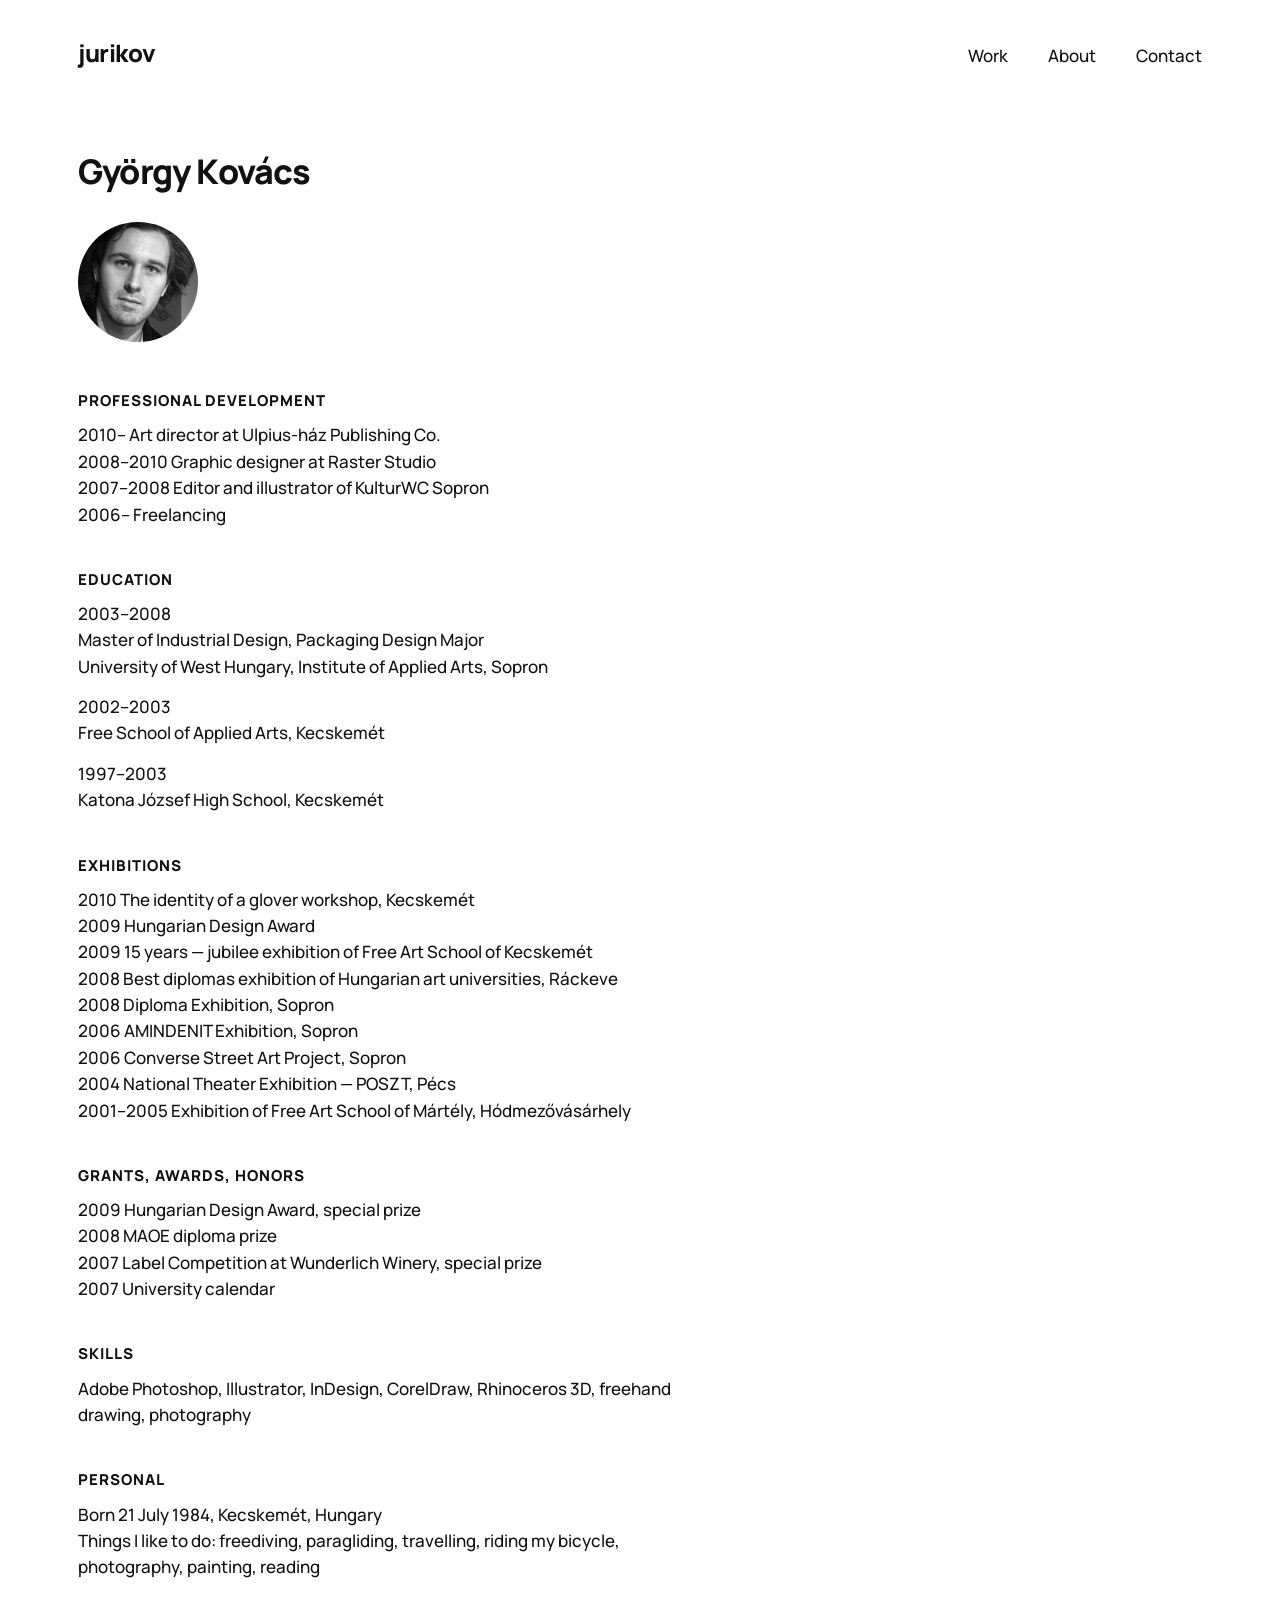
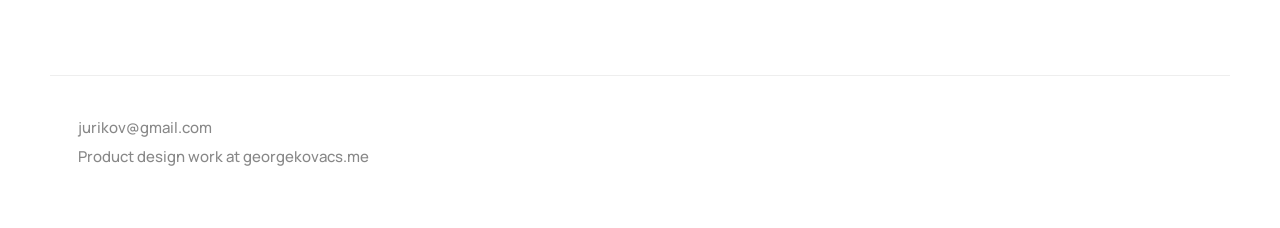
==== about.html @ 91570322 "jurikov art portfolio — static rebuild of jurikov.com Content extracted from the Indexhibit backup (" ====
<!doctype html>
<html lang="en">
<head>
<meta charset="utf-8">
<meta name="viewport" content="width=device-width, initial-scale=1">
<title>About — jurikov</title>
<meta name="description" content="jurikov — art, graphic design and photography by György Kovács">
<link rel="preconnect" href="https://fonts.googleapis.com">
<link rel="preconnect" href="https://fonts.gstatic.com" crossorigin>
<link href="https://fonts.googleapis.com/css2?family=Manrope:wght@500;600;800&display=swap" rel="stylesheet">
<link rel="stylesheet" href="css/style.css">
</head>
<body>
<header class="top">
  <a class="wordmark" href="index.html">jurikov</a>
  <nav>
    <a href="index.html">Work</a>
    <a href="about.html">About</a>
    <a href="mailto:jurikov@gmail.com">Contact</a>
  </nav>
</header>
<main>
<section class="about">
<h1>György Kovács</h1>
<img class="portrait" src="images/portrait.jpg" alt="Portrait of György Kovács" width="180" height="180">

<h2>Professional development</h2>
<p>2010– Art director at Ulpius-ház Publishing Co.<br>
2008–2010 Graphic designer at Raster Studio<br>
2007–2008 Editor and illustrator of KulturWC Sopron<br>
2006– Freelancing</p>

<h2>Education</h2>
<p>2003–2008<br>Master of Industrial Design, Packaging Design Major<br>
University of West Hungary, Institute of Applied Arts, Sopron</p>
<p>2002–2003<br>Free School of Applied Arts, Kecskemét</p>
<p>1997–2003<br>Katona József High School, Kecskemét</p>

<h2>Exhibitions</h2>
<p>2010 The identity of a glover workshop, Kecskemét<br>
2009 Hungarian Design Award<br>
2009 15 years — jubilee exhibition of Free Art School of Kecskemét<br>
2008 Best diplomas exhibition of Hungarian art universities, Ráckeve<br>
2008 Diploma Exhibition, Sopron<br>
2006 AMINDENIT Exhibition, Sopron<br>
2006 Converse Street Art Project, Sopron<br>
2004 National Theater Exhibition — POSZT, Pécs<br>
2001–2005 Exhibition of Free Art School of Mártély, Hódmezővásárhely</p>

<h2>Grants, awards, honors</h2>
<p>2009 Hungarian Design Award, special prize<br>
2008 MAOE diploma prize<br>
2007 Label Competition at Wunderlich Winery, special prize<br>
2007 University calendar</p>

<h2>Skills</h2>
<p>Adobe Photoshop, Illustrator, InDesign, CorelDraw, Rhinoceros 3D, freehand drawing, photography</p>

<h2>Personal</h2>
<p>Born 21 July 1984, Kecskemét, Hungary<br>
Things I like to do: freediving, paragliding, travelling, riding my bicycle, photography, painting, reading</p>
</section>
</main>
<footer>
  <p><a href="mailto:jurikov@gmail.com">jurikov@gmail.com</a></p>
  <p class="dim">Product design work at <a href="https://georgekovacs.me">georgekovacs.me</a></p>
</footer>
</body>
</html>
---- css/style.css ----
/* jurikov — art portfolio. Styled after georgekovacs.me: Manrope, black on white, minimal. */
* { box-sizing: border-box; margin: 0; padding: 0; }

:root {
  --ink: #111;
  --dim: #888;
  --line: #eee;
  --max: 1180px;
}

body {
  font-family: "Manrope", -apple-system, sans-serif;
  font-weight: 500;
  color: var(--ink);
  background: #fff;
  font-size: 17px;
  line-height: 1.55;
  -webkit-font-smoothing: antialiased;
}

a { color: inherit; text-decoration: none; }

/* header */
.top {
  max-width: var(--max);
  margin: 0 auto;
  padding: 34px 28px;
  display: flex;
  align-items: baseline;
  justify-content: space-between;
}
.wordmark {
  font-weight: 800;
  font-size: 24px;
  letter-spacing: -0.5px;
}
.top nav { display: flex; gap: 40px; }
.top nav a { font-size: 17px; }
.top nav a:hover { opacity: 0.55; }

main {
  max-width: var(--max);
  margin: 0 auto;
  padding: 40px 28px 80px;
}

/* home */
.hero { margin: 60px 0 24px; max-width: 720px; }
.hero h1 {
  font-size: clamp(28px, 4.4vw, 44px);
  font-weight: 800;
  letter-spacing: -1px;
  line-height: 1.15;
}
.sub { color: var(--dim); margin-top: 18px; font-size: 18px; }

.worklist { list-style: none; margin-top: 56px; }
.worklist li { border-top: 1px solid var(--line); }
.worklist li:last-child { border-bottom: 1px solid var(--line); }
.worklink {
  display: grid;
  grid-template-columns: 220px 1fr auto;
  gap: 24px;
  align-items: baseline;
  padding: 22px 4px;
}
.worklink:hover .workname { opacity: 0.55; }
.workname { font-weight: 800; font-size: 20px; letter-spacing: -0.3px; }
.workdesc { color: var(--dim); }
.workcount { color: var(--dim); font-size: 14px; white-space: nowrap; }

.signature { margin: 90px auto 0; max-width: 460px; text-align: center; }
.signature img { width: 100%; height: auto; }
.signature figcaption { color: var(--dim); font-size: 14px; margin-top: 10px; }

/* gallery */
.gallery-head { margin: 30px 0 44px; }
.gallery-head h1 { font-size: clamp(26px, 3.6vw, 38px); font-weight: 800; letter-spacing: -0.8px; }
.gallery-head .sub { font-size: 17px; margin-top: 8px; }

.grid { columns: 3; column-gap: 28px; }
.grid-tiles { columns: 4; }
.card { break-inside: avoid; margin-bottom: 28px; }
.card img { width: 100%; height: auto; display: block; cursor: zoom-in; }
.card figcaption { color: var(--dim); font-size: 13px; margin-top: 8px; }

/* lightbox */
.lightbox {
  position: fixed;
  inset: 0;
  background: rgba(255, 255, 255, 0.97);
  display: flex;
  align-items: center;
  justify-content: center;
  z-index: 50;
}
.lightbox[hidden] { display: none; }
.lightbox figure {
  max-width: min(92vw, 1200px);
  max-height: 88vh;
  display: flex;
  flex-direction: column;
  align-items: center;
  gap: 12px;
}
.lightbox img { max-width: 100%; max-height: 80vh; object-fit: contain; }
.lightbox figcaption { color: var(--dim); font-size: 14px; min-height: 1em; }
.lightbox button {
  position: fixed;
  background: none;
  border: none;
  font-size: 30px;
  color: var(--ink);
  cursor: pointer;
  padding: 18px;
  font-family: inherit;
}
.lightbox button:hover { opacity: 0.5; }
.lb-close { top: 14px; right: 20px; font-size: 38px; }
.lb-prev { left: 12px; top: 50%; transform: translateY(-50%); }
.lb-next { right: 12px; top: 50%; transform: translateY(-50%); }

/* about */
.about { max-width: 640px; }
.about h1 { font-size: 34px; font-weight: 800; letter-spacing: -0.8px; margin-bottom: 24px; }
.about h2 { font-size: 15px; font-weight: 800; text-transform: uppercase; letter-spacing: 1px; margin: 40px 0 10px; }
.about p { margin-bottom: 14px; }
.portrait { border-radius: 50%; width: 120px; height: 120px; object-fit: cover; }

/* footer */
footer {
  max-width: var(--max);
  margin: 0 auto;
  padding: 40px 28px 60px;
  border-top: 1px solid var(--line);
  color: var(--dim);
  font-size: 15px;
}
footer a:hover { opacity: 0.55; }
footer .dim { margin-top: 6px; }

@media (max-width: 900px) {
  .grid { columns: 2; }
  .grid-tiles { columns: 3; }
  .worklink { grid-template-columns: 1fr; gap: 4px; }
  .workcount { display: none; }
}
@media (max-width: 560px) {
  .top { padding: 24px 20px; }
  .top nav { gap: 22px; }
  main { padding: 20px 20px 60px; }
  .grid, .grid-tiles { columns: 2; column-gap: 16px; }
  .card { margin-bottom: 16px; }
}
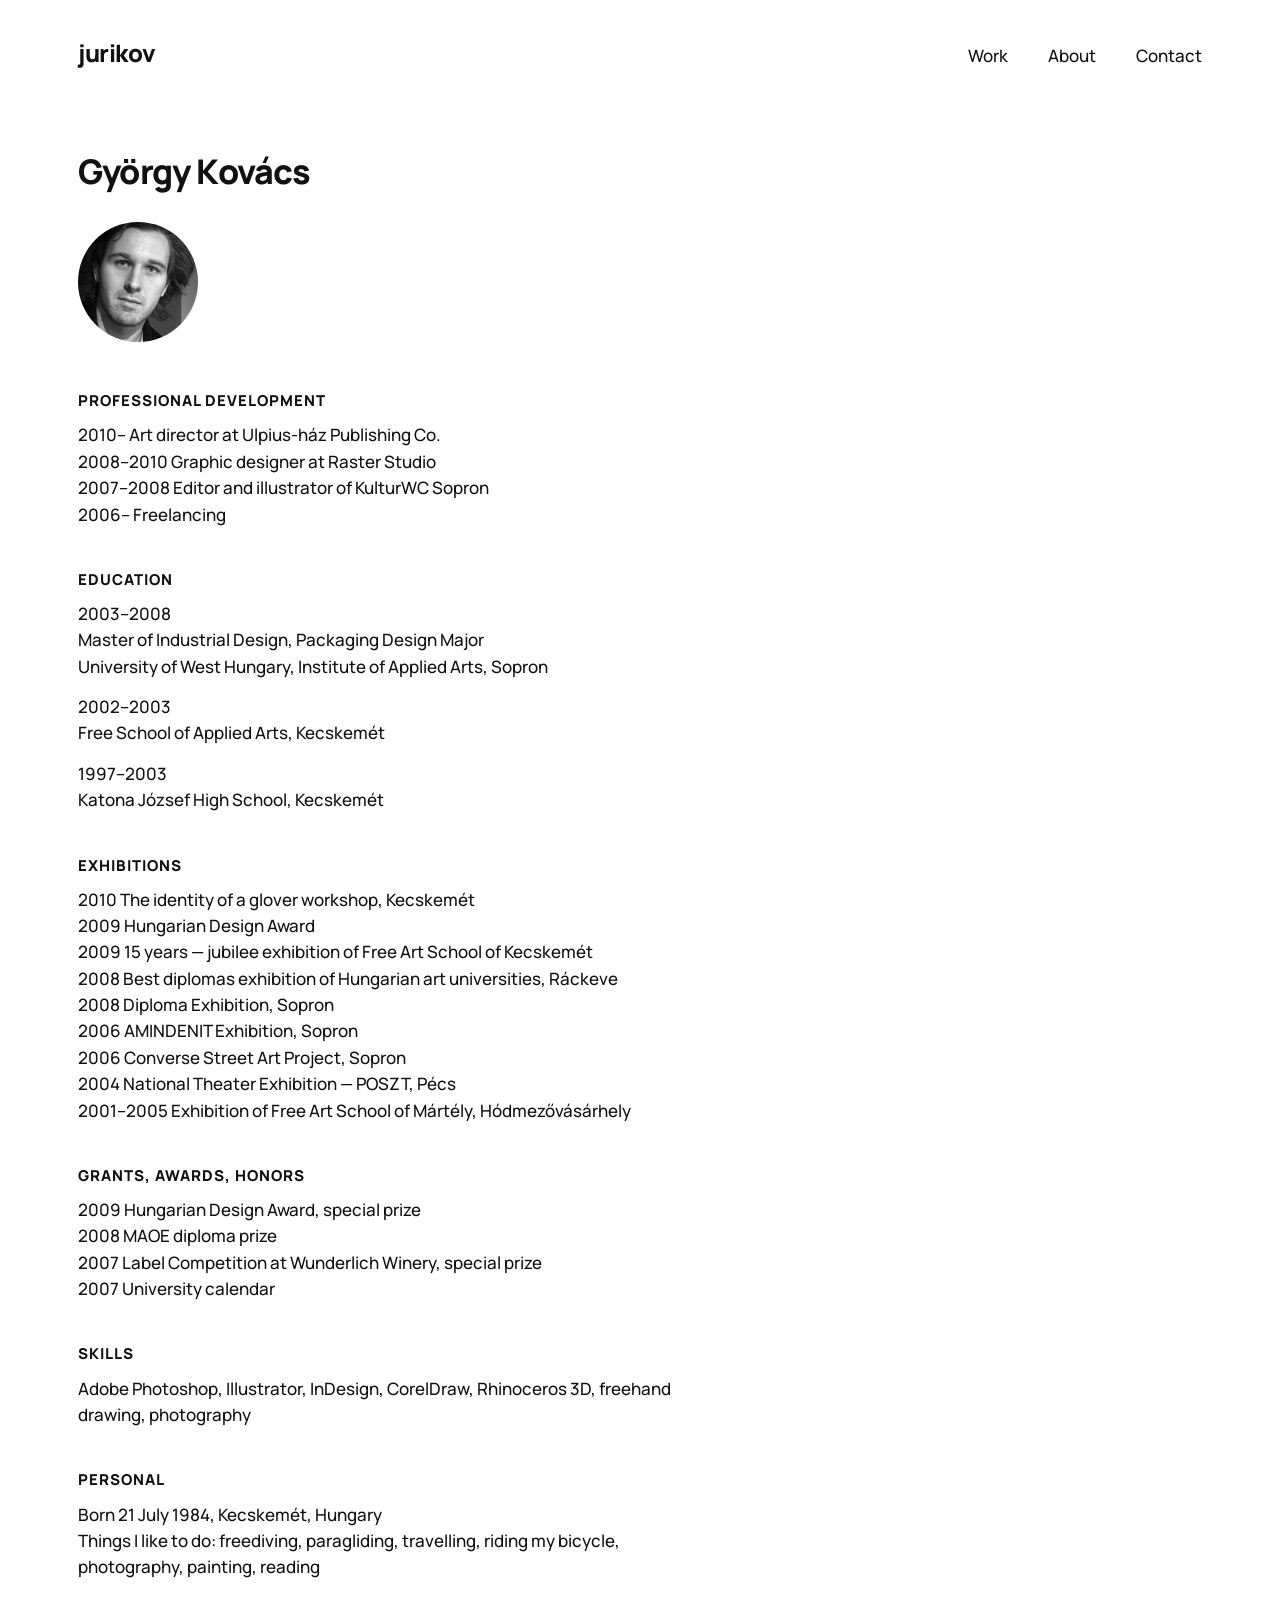
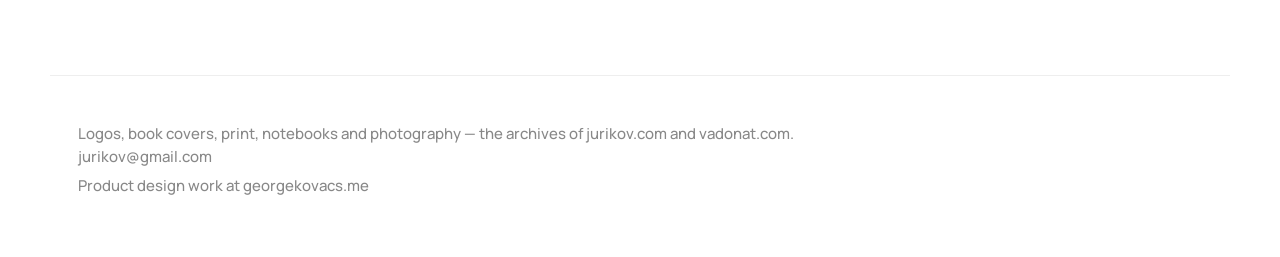
==== commit 536ca5e1: "Homepage and gallery layout refinements Drops image leads the homepage; headline moved out and its s" ====
--- a/about.html
+++ b/about.html
@@ -62,6 +62,7 @@
 </section>
 </main>
 <footer>
+  <p class="dim">Logos, book covers, print, notebooks and photography — the archives of jurikov.com and vadonat.com.</p>
   <p><a href="mailto:jurikov@gmail.com">jurikov@gmail.com</a></p>
   <p class="dim">Product design work at <a href="https://georgekovacs.me">georgekovacs.me</a></p>
 </footer>
--- a/css/style.css
+++ b/css/style.css
@@ -69,7 +69,7 @@
 .workdesc { color: var(--dim); }
 .workcount { color: var(--dim); font-size: 14px; white-space: nowrap; }
 
-.signature { margin: 90px auto 0; max-width: 460px; text-align: center; }
+.signature { margin: 40px auto 70px; max-width: 460px; text-align: center; }
 .signature img { width: 100%; height: auto; }
 .signature figcaption { color: var(--dim); font-size: 14px; margin-top: 10px; }
 
@@ -88,7 +88,7 @@
 .lightbox {
   position: fixed;
   inset: 0;
-  background: rgba(255, 255, 255, 0.97);
+  background: #fff;
   display: flex;
   align-items: center;
   justify-content: center;
@@ -119,6 +119,11 @@
 .lb-close { top: 14px; right: 20px; font-size: 38px; }
 .lb-prev { left: 12px; top: 50%; transform: translateY(-50%); }
 .lb-next { right: 12px; top: 50%; transform: translateY(-50%); }
+
+/* more-work list on gallery pages */
+.more { margin-top: 90px; }
+.more h2 { font-size: 15px; font-weight: 800; text-transform: uppercase; letter-spacing: 1px; margin-bottom: 4px; }
+.more .worklist { margin-top: 16px; }
 
 /* about */
 .about { max-width: 640px; }
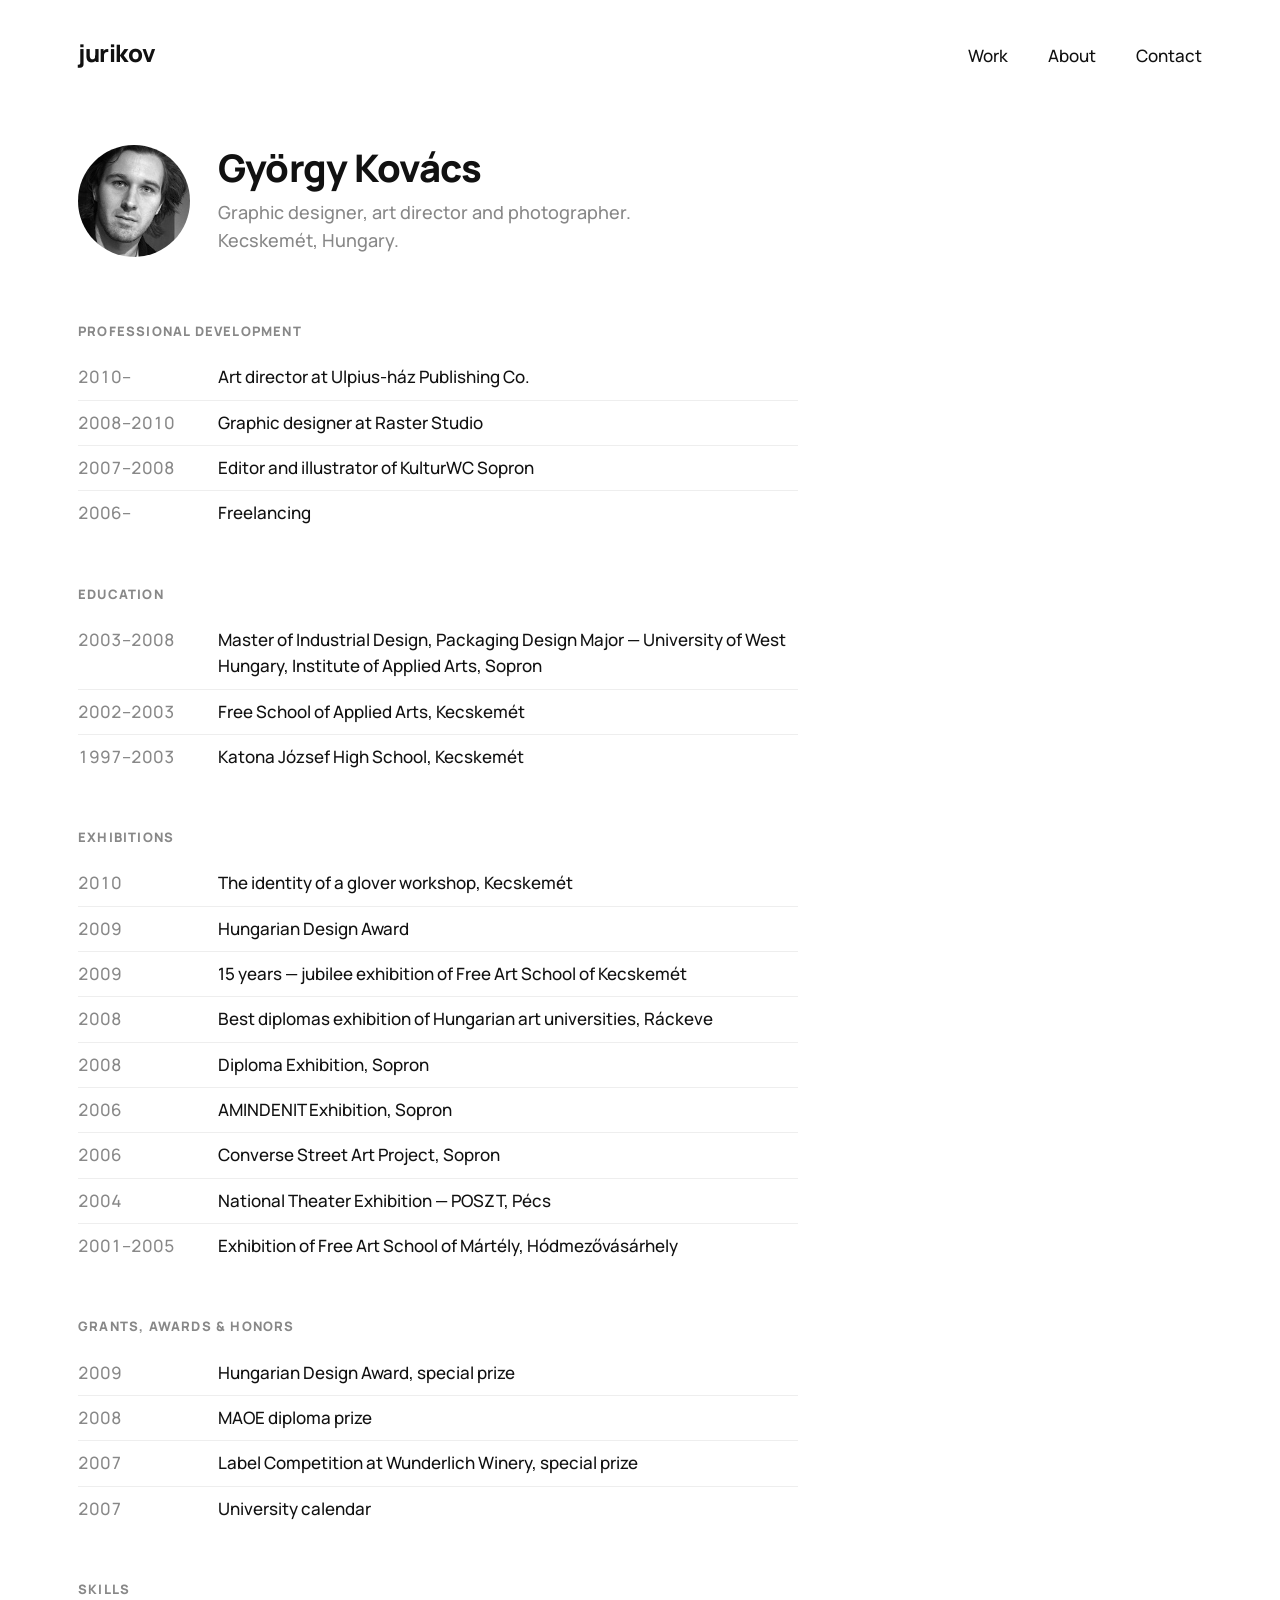
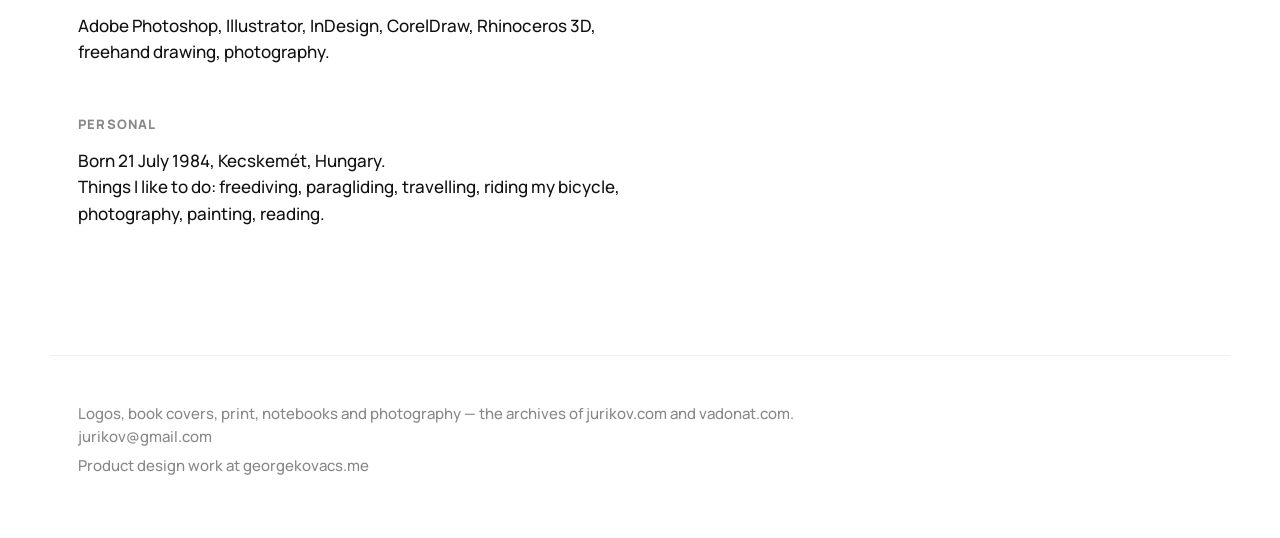
==== commit e8ab7274: "Visual polish: About redesign, gallery hover, share identity - About page rebuilt as aligned year->d" ====
--- a/about.html
+++ b/about.html
@@ -9,6 +9,17 @@
 <link rel="preconnect" href="https://fonts.gstatic.com" crossorigin>
 <link href="https://fonts.googleapis.com/css2?family=Manrope:wght@500;600;800&display=swap" rel="stylesheet">
 <link rel="stylesheet" href="css/style.css">
+<link rel="icon" type="image/png" sizes="32x32" href="favicon-32.png">
+<link rel="apple-touch-icon" href="apple-touch-icon.png">
+<meta property="og:type" content="website">
+<meta property="og:title" content="About — jurikov">
+<meta property="og:description" content="Art, graphic design and photography by György Kovács">
+<meta property="og:image" content="https://jurikov.com/images/og.jpg">
+<meta property="og:url" content="https://jurikov.com/about.html">
+<meta name="twitter:card" content="summary_large_image">
+<meta name="twitter:title" content="About — jurikov">
+<meta name="twitter:description" content="Art, graphic design and photography by György Kovács">
+<meta name="twitter:image" content="https://jurikov.com/images/og.jpg">
 </head>
 <body>
 <header class="top">
@@ -21,44 +32,60 @@
 </header>
 <main>
 <section class="about">
-<h1>György Kovács</h1>
-<img class="portrait" src="images/portrait.jpg" alt="Portrait of György Kovács" width="180" height="180">
+<header class="bio">
+  <img class="portrait" src="images/portrait.jpg" alt="Portrait of György Kovács" width="180" height="180">
+  <div>
+    <h1>György Kovács</h1>
+    <p class="bio-line">Graphic designer, art director and photographer. Kecskemét, Hungary.</p>
+  </div>
+</header>
 
-<h2>Professional development</h2>
-<p>2010– Art director at Ulpius-ház Publishing Co.<br>
-2008–2010 Graphic designer at Raster Studio<br>
-2007–2008 Editor and illustrator of KulturWC Sopron<br>
-2006– Freelancing</p>
+<div class="cv-group">
+  <h2>Professional development</h2>
+  <div class="cv-row"><span class="cv-year">2010–</span><span>Art director at Ulpius-ház Publishing Co.</span></div>
+  <div class="cv-row"><span class="cv-year">2008–2010</span><span>Graphic designer at Raster Studio</span></div>
+  <div class="cv-row"><span class="cv-year">2007–2008</span><span>Editor and illustrator of KulturWC Sopron</span></div>
+  <div class="cv-row"><span class="cv-year">2006–</span><span>Freelancing</span></div>
+</div>
 
-<h2>Education</h2>
-<p>2003–2008<br>Master of Industrial Design, Packaging Design Major<br>
-University of West Hungary, Institute of Applied Arts, Sopron</p>
-<p>2002–2003<br>Free School of Applied Arts, Kecskemét</p>
-<p>1997–2003<br>Katona József High School, Kecskemét</p>
+<div class="cv-group">
+  <h2>Education</h2>
+  <div class="cv-row"><span class="cv-year">2003–2008</span><span>Master of Industrial Design, Packaging Design Major — University of West Hungary, Institute of Applied Arts, Sopron</span></div>
+  <div class="cv-row"><span class="cv-year">2002–2003</span><span>Free School of Applied Arts, Kecskemét</span></div>
+  <div class="cv-row"><span class="cv-year">1997–2003</span><span>Katona József High School, Kecskemét</span></div>
+</div>
 
-<h2>Exhibitions</h2>
-<p>2010 The identity of a glover workshop, Kecskemét<br>
-2009 Hungarian Design Award<br>
-2009 15 years — jubilee exhibition of Free Art School of Kecskemét<br>
-2008 Best diplomas exhibition of Hungarian art universities, Ráckeve<br>
-2008 Diploma Exhibition, Sopron<br>
-2006 AMINDENIT Exhibition, Sopron<br>
-2006 Converse Street Art Project, Sopron<br>
-2004 National Theater Exhibition — POSZT, Pécs<br>
-2001–2005 Exhibition of Free Art School of Mártély, Hódmezővásárhely</p>
+<div class="cv-group">
+  <h2>Exhibitions</h2>
+  <div class="cv-row"><span class="cv-year">2010</span><span>The identity of a glover workshop, Kecskemét</span></div>
+  <div class="cv-row"><span class="cv-year">2009</span><span>Hungarian Design Award</span></div>
+  <div class="cv-row"><span class="cv-year">2009</span><span>15 years — jubilee exhibition of Free Art School of Kecskemét</span></div>
+  <div class="cv-row"><span class="cv-year">2008</span><span>Best diplomas exhibition of Hungarian art universities, Ráckeve</span></div>
+  <div class="cv-row"><span class="cv-year">2008</span><span>Diploma Exhibition, Sopron</span></div>
+  <div class="cv-row"><span class="cv-year">2006</span><span>AMINDENIT Exhibition, Sopron</span></div>
+  <div class="cv-row"><span class="cv-year">2006</span><span>Converse Street Art Project, Sopron</span></div>
+  <div class="cv-row"><span class="cv-year">2004</span><span>National Theater Exhibition — POSZT, Pécs</span></div>
+  <div class="cv-row"><span class="cv-year">2001–2005</span><span>Exhibition of Free Art School of Mártély, Hódmezővásárhely</span></div>
+</div>
 
-<h2>Grants, awards, honors</h2>
-<p>2009 Hungarian Design Award, special prize<br>
-2008 MAOE diploma prize<br>
-2007 Label Competition at Wunderlich Winery, special prize<br>
-2007 University calendar</p>
+<div class="cv-group">
+  <h2>Grants, awards &amp; honors</h2>
+  <div class="cv-row"><span class="cv-year">2009</span><span>Hungarian Design Award, special prize</span></div>
+  <div class="cv-row"><span class="cv-year">2008</span><span>MAOE diploma prize</span></div>
+  <div class="cv-row"><span class="cv-year">2007</span><span>Label Competition at Wunderlich Winery, special prize</span></div>
+  <div class="cv-row"><span class="cv-year">2007</span><span>University calendar</span></div>
+</div>
 
-<h2>Skills</h2>
-<p>Adobe Photoshop, Illustrator, InDesign, CorelDraw, Rhinoceros 3D, freehand drawing, photography</p>
+<div class="cv-group">
+  <h2>Skills</h2>
+  <p class="cv-text">Adobe Photoshop, Illustrator, InDesign, CorelDraw, Rhinoceros 3D, freehand drawing, photography.</p>
+</div>
 
-<h2>Personal</h2>
-<p>Born 21 July 1984, Kecskemét, Hungary<br>
-Things I like to do: freediving, paragliding, travelling, riding my bicycle, photography, painting, reading</p>
+<div class="cv-group">
+  <h2>Personal</h2>
+  <p class="cv-text">Born 21 July 1984, Kecskemét, Hungary.<br>
+  Things I like to do: freediving, paragliding, travelling, riding my bicycle, photography, painting, reading.</p>
+</div>
 </section>
 </main>
 <footer>
@@ -66,5 +93,6 @@
   <p><a href="mailto:jurikov@gmail.com">jurikov@gmail.com</a></p>
   <p class="dim">Product design work at <a href="https://georgekovacs.me">georgekovacs.me</a></p>
 </footer>
+<script src="js/fade.js"></script>
 </body>
 </html>
--- a/css/style.css
+++ b/css/style.css
@@ -9,6 +9,7 @@
 }
 
 body {
+  animation: pagefade 0.22s ease-out;
   font-family: "Manrope", -apple-system, sans-serif;
   font-weight: 500;
   color: var(--ink);
@@ -20,6 +21,18 @@
 
 a { color: inherit; text-decoration: none; }
 
+@keyframes pagefade { from { opacity: 0; } }
+body.leaving { opacity: 0; transition: opacity 0.18s ease-in; }
+
+/* scroll reveal: images fade as they enter and leave the viewport (class added by js) */
+img.reveal { opacity: 0; transition: opacity 0.45s ease, transform 0.5s ease; }
+img.reveal.inview { opacity: 1; }
+@media (prefers-reduced-motion: reduce) {
+  body { animation: none; }
+  body.leaving { transition: none; }
+  img.reveal, .card a:hover img, .worklink::after, .worklink:hover .workname { transition: none; }
+}
+
 /* header */
 .top {
   max-width: var(--max);
@@ -54,35 +67,72 @@
 }
 .sub { color: var(--dim); margin-top: 18px; font-size: 18px; }
 
-.worklist { list-style: none; margin-top: 56px; }
+.worklist { list-style: none; margin-top: 0; }
 .worklist li { border-top: 1px solid var(--line); }
 .worklist li:last-child { border-bottom: 1px solid var(--line); }
 .worklink {
   display: grid;
-  grid-template-columns: 220px 1fr auto;
+  grid-template-columns: 220px 1fr auto 20px;
   gap: 24px;
   align-items: baseline;
   padding: 22px 4px;
 }
-.worklink:hover .workname { opacity: 0.55; }
-.workname { font-weight: 800; font-size: 20px; letter-spacing: -0.3px; }
+.worklink::after {
+  content: "→";
+  justify-self: end;
+  color: var(--ink);
+  opacity: 0;
+  transform: translateX(-8px);
+  transition: opacity 0.25s ease, transform 0.25s ease;
+}
+.worklink:hover::after { opacity: 1; transform: translateX(0); }
+.worklink:hover .workname { opacity: 0.55; transform: translateX(4px); }
+.workname { font-weight: 800; font-size: 20px; letter-spacing: -0.3px; transition: opacity 0.25s ease, transform 0.25s ease; }
 .workdesc { color: var(--dim); }
 .workcount { color: var(--dim); font-size: 14px; white-space: nowrap; }
 
-.signature { margin: 40px auto 70px; max-width: 460px; text-align: center; }
-.signature img { width: 100%; height: auto; }
+.signature { margin: 24px auto 0; max-width: 520px; text-align: center; }
+.signature img { display: block; width: 100%; height: auto; }
 .signature figcaption { color: var(--dim); font-size: 14px; margin-top: 10px; }
 
 /* gallery */
-.gallery-head { margin: 30px 0 44px; }
+.gallery-head { margin: 30px 0 104px; }
 .gallery-head h1 { font-size: clamp(26px, 3.6vw, 38px); font-weight: 800; letter-spacing: -0.8px; }
 .gallery-head .sub { font-size: 17px; margin-top: 8px; }
 
 .grid { columns: 3; column-gap: 28px; }
 .grid-tiles { columns: 4; }
-.card { break-inside: avoid; margin-bottom: 28px; }
-.card img { width: 100%; height: auto; display: block; cursor: zoom-in; }
-.card figcaption { color: var(--dim); font-size: 13px; margin-top: 8px; }
+.grid .card { break-inside: avoid; margin-bottom: 28px; }
+.grid .card img { width: 100%; height: auto; display: block; cursor: zoom-in; }
+
+/* single large column: one work in focus at a time */
+.stack { max-width: 880px; margin: 0 auto; }
+.stack .card { margin-bottom: 220px; }
+.stack .card img {
+  display: block;
+  margin: 0 auto;
+  cursor: zoom-in;
+}
+/* uniform presence: portrait works share a common height, landscape fill the column */
+.stack .card img.tall { height: min(78vh, 700px); width: auto; }
+.stack .card img.wide { width: 100%; height: auto; }
+/* logos are small landscape marks: one per row, centered, capped so they stay crisp */
+.stack-logos .card { max-width: 480px; margin-left: auto; margin-right: auto; }
+/* below this width a square-ish 700px-tall work could overflow: fit to screen instead */
+@media (max-width: 780px) {
+  .stack .card img.tall { height: auto; max-height: 78vh; max-width: 100%; }
+}
+
+/* gallery hover: gentle zoom, and a title that fades in only on hover (where one exists) */
+.stack .card a, .grid .card a, .stack-logos .card a { display: block; overflow: hidden; }
+.card { position: relative; }
+.card a:hover img { transform: scale(1.03); }
+.hovercap {
+  position: absolute; left: 0; right: 0; bottom: -28px;
+  text-align: center; color: var(--dim); font-size: 13px;
+  opacity: 0; transition: opacity 0.25s ease; pointer-events: none;
+}
+.card:hover .hovercap { opacity: 1; }
 
 /* lightbox */
 .lightbox {
@@ -93,8 +143,15 @@
   align-items: center;
   justify-content: center;
   z-index: 50;
-}
+  opacity: 0;
+  transition: opacity 0.2s ease;
+}
+.lightbox.open { opacity: 1; }
 .lightbox[hidden] { display: none; }
+.lightbox img { transition: opacity 0.15s ease; }
+@media (prefers-reduced-motion: reduce) {
+  .lightbox, .lightbox img { transition: none; }
+}
 .lightbox figure {
   max-width: min(92vw, 1200px);
   max-height: 88vh;
@@ -119,6 +176,11 @@
 .lb-close { top: 14px; right: 20px; font-size: 38px; }
 .lb-prev { left: 12px; top: 50%; transform: translateY(-50%); }
 .lb-next { right: 12px; top: 50%; transform: translateY(-50%); }
+.lb-counter {
+  position: fixed; bottom: 22px; left: 0; right: 0; text-align: center;
+  color: var(--dim); font-size: 13px; letter-spacing: 0.5px;
+  font-variant-numeric: tabular-nums; pointer-events: none;
+}
 
 /* more-work list on gallery pages */
 .more { margin-top: 90px; }
@@ -126,11 +188,27 @@
 .more .worklist { margin-top: 16px; }
 
 /* about */
-.about { max-width: 640px; }
-.about h1 { font-size: 34px; font-weight: 800; letter-spacing: -0.8px; margin-bottom: 24px; }
-.about h2 { font-size: 15px; font-weight: 800; text-transform: uppercase; letter-spacing: 1px; margin: 40px 0 10px; }
-.about p { margin-bottom: 14px; }
-.portrait { border-radius: 50%; width: 120px; height: 120px; object-fit: cover; }
+.about { max-width: 720px; }
+.bio { display: flex; align-items: center; gap: 28px; margin-bottom: 64px; }
+.portrait { border-radius: 50%; width: 112px; height: 112px; object-fit: cover; flex: none; }
+.bio h1 { font-size: clamp(30px, 4vw, 38px); font-weight: 800; letter-spacing: -0.8px; line-height: 1.1; }
+.bio-line { color: var(--dim); margin-top: 10px; font-size: 18px; max-width: 440px; }
+.cv-group { margin-bottom: 48px; }
+.cv-group h2 {
+  font-size: 13px; font-weight: 800; text-transform: uppercase;
+  letter-spacing: 1.2px; color: var(--dim); margin-bottom: 14px;
+}
+.cv-row {
+  display: grid; grid-template-columns: 116px 1fr; gap: 24px;
+  padding: 9px 0; align-items: baseline;
+}
+.cv-row + .cv-row { border-top: 1px solid var(--line); }
+.cv-year { color: var(--dim); font-variant-numeric: tabular-nums; white-space: nowrap; }
+.cv-text { max-width: 560px; }
+@media (max-width: 560px) {
+  .bio { flex-direction: column; align-items: flex-start; gap: 18px; }
+  .cv-row { grid-template-columns: 92px 1fr; gap: 16px; }
+}
 
 /* footer */
 footer {
@@ -148,6 +226,8 @@
   .grid { columns: 2; }
   .grid-tiles { columns: 3; }
   .worklink { grid-template-columns: 1fr; gap: 4px; }
+  .worklink::after { display: none; }
+  .worklink:hover .workname { transform: none; }
   .workcount { display: none; }
 }
 @media (max-width: 560px) {
@@ -155,5 +235,6 @@
   .top nav { gap: 22px; }
   main { padding: 20px 20px 60px; }
   .grid, .grid-tiles { columns: 2; column-gap: 16px; }
-  .card { margin-bottom: 16px; }
-}
+  .grid .card { margin-bottom: 16px; }
+  .stack .card { margin-bottom: 110px; }
+}
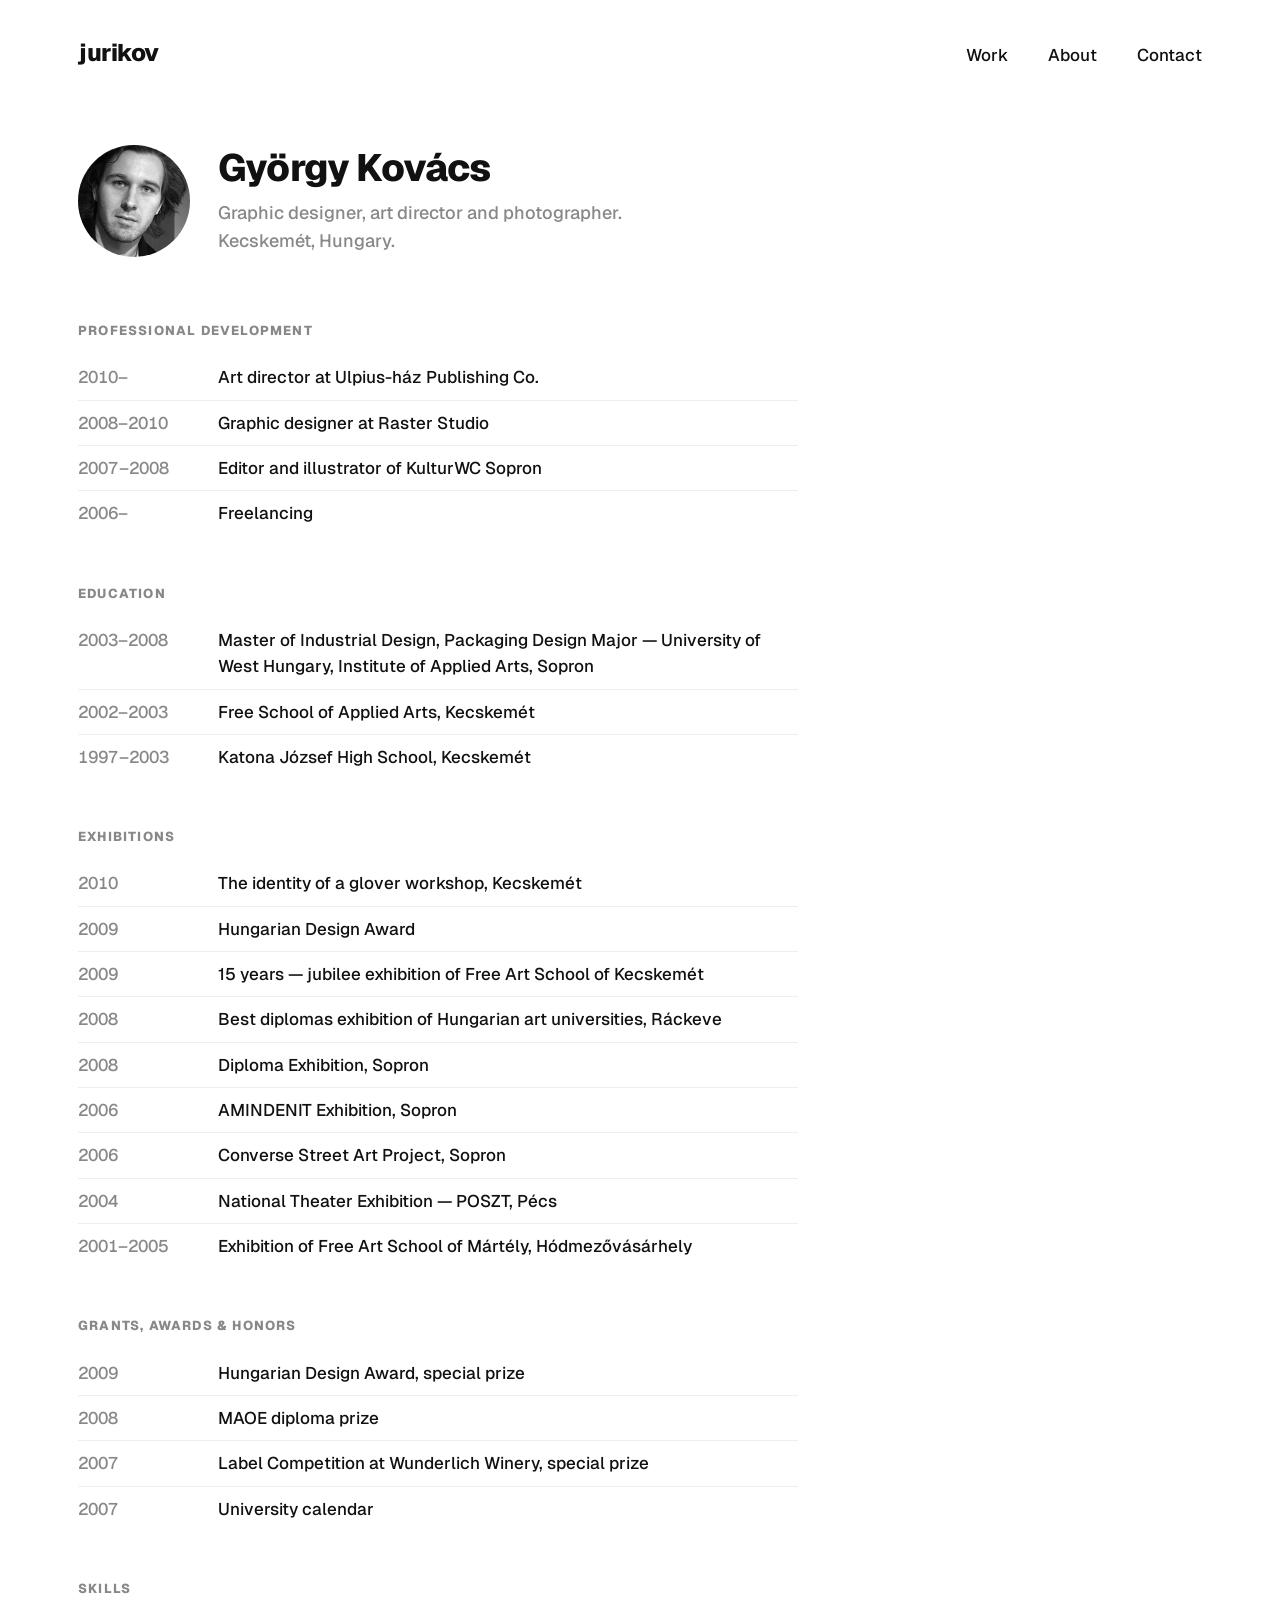
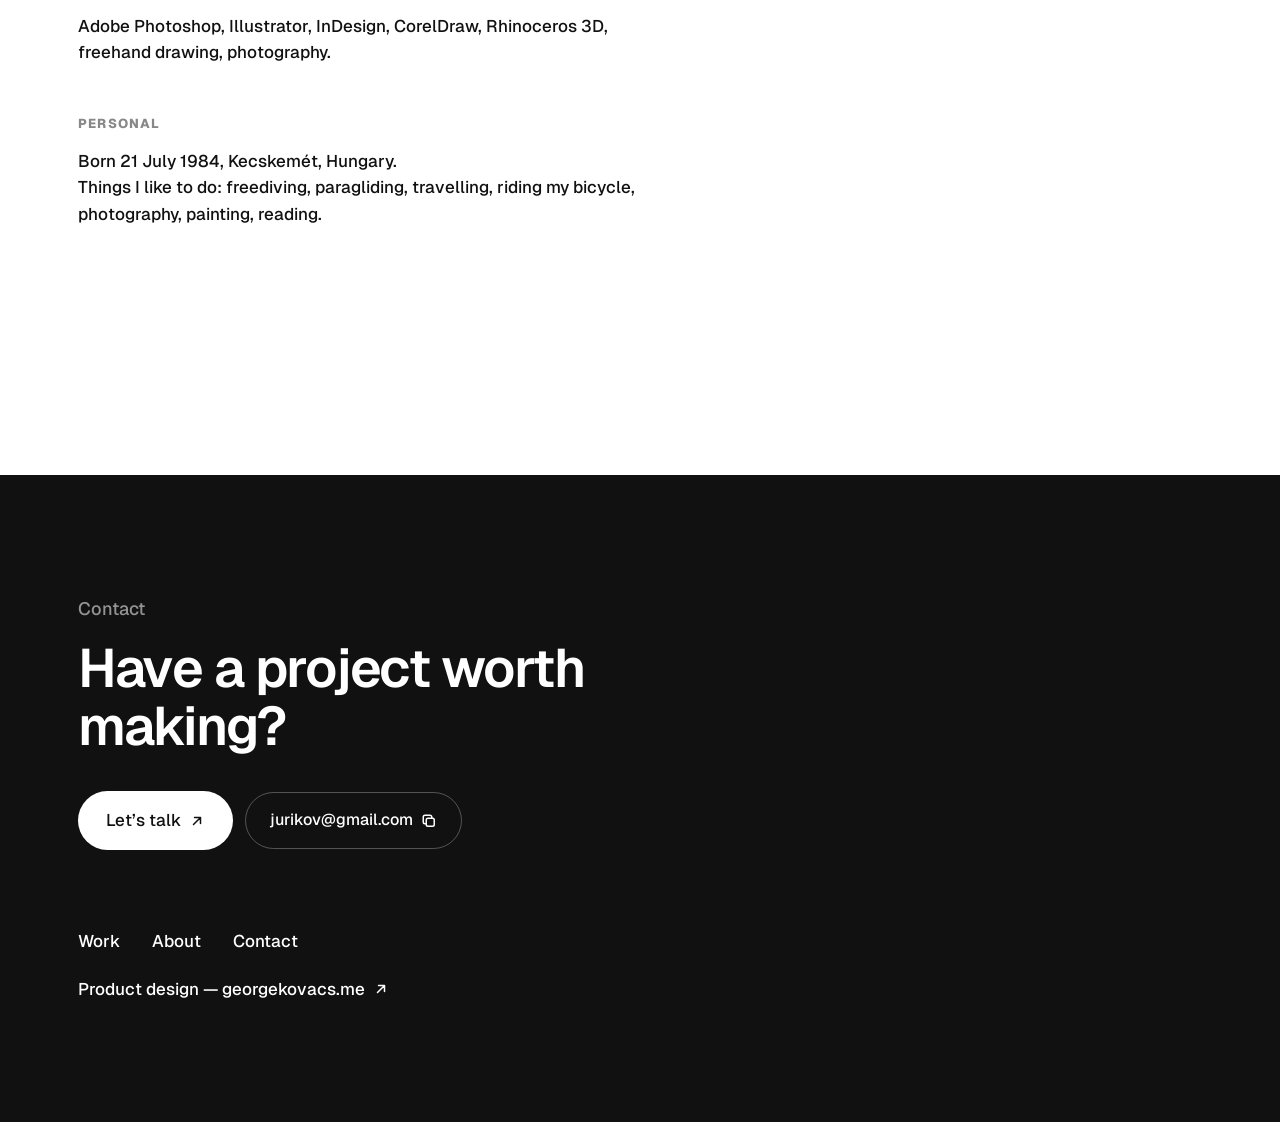
==== commit 7b30d4c8: "Homepage tiles, Geist font, rolling nav, pimped footer (georgekovacs.me style) - Replace the homepag" ====
--- a/about.html
+++ b/about.html
@@ -7,7 +7,7 @@
 <meta name="description" content="jurikov — art, graphic design and photography by György Kovács">
 <link rel="preconnect" href="https://fonts.googleapis.com">
 <link rel="preconnect" href="https://fonts.gstatic.com" crossorigin>
-<link href="https://fonts.googleapis.com/css2?family=Manrope:wght@500;600;800&display=swap" rel="stylesheet">
+<link href="https://fonts.googleapis.com/css2?family=Geist:wght@400;500;600;700;800&display=swap" rel="stylesheet">
 <link rel="stylesheet" href="css/style.css">
 <link rel="icon" type="image/png" sizes="32x32" href="favicon-32.png">
 <link rel="apple-touch-icon" href="apple-touch-icon.png">
@@ -25,9 +25,9 @@
 <header class="top">
   <a class="wordmark" href="index.html">jurikov</a>
   <nav>
-    <a href="index.html">Work</a>
-    <a href="about.html">About</a>
-    <a href="mailto:jurikov@gmail.com">Contact</a>
+    <a class="roll" href="index.html"><span class="roll__track"><span>Work</span><span aria-hidden="true">Work</span></span></a>
+    <a class="roll" href="about.html"><span class="roll__track"><span>About</span><span aria-hidden="true">About</span></span></a>
+    <a class="roll" href="mailto:jurikov@gmail.com"><span class="roll__track"><span>Contact</span><span aria-hidden="true">Contact</span></span></a>
   </nav>
 </header>
 <main>
@@ -88,10 +88,23 @@
 </div>
 </section>
 </main>
-<footer>
-  <p class="dim">Logos, book covers, print, notebooks and photography — the archives of jurikov.com and vadonat.com.</p>
-  <p><a href="mailto:jurikov@gmail.com">jurikov@gmail.com</a></p>
-  <p class="dim">Product design work at <a href="https://georgekovacs.me">georgekovacs.me</a></p>
+<footer class="site-footer">
+  <div class="footer-inner">
+    <p class="footer-label">Contact</p>
+    <h2 class="footer-title">Have a project worth making?</h2>
+    <div class="footer-actions">
+      <a class="btn" href="mailto:jurikov@gmail.com"><span>Let’s talk</span><svg class="arrow" viewBox="0 0 16 16" aria-hidden="true"><path d="M4.5 11.5l7-7M5.5 4.5h6v6"></path></svg></a>
+      <button class="copy-email copy-email--footer" type="button" data-copy="jurikov@gmail.com" aria-label="Copy email address jurikov@gmail.com"><span class="copy-email__text">jurikov@gmail.com</span><span class="copy-email__done" aria-hidden="true">Copied</span><svg class="icon icon-copy" viewBox="0 0 16 16" aria-hidden="true"><rect x="5.25" y="5.25" width="8" height="8" rx="1.75"></rect><path d="M10.75 5.25V4a1.75 1.75 0 0 0-1.75-1.75H4A1.75 1.75 0 0 0 2.25 4v5c0 .97.78 1.75 1.75 1.75h1.25"></path></svg><svg class="icon icon-check" viewBox="0 0 16 16" aria-hidden="true"><path d="M3 8.5l3.2 3L13 4.5"></path></svg></button>
+    </div>
+    <div class="footer-links">
+      <nav class="footer-nav" aria-label="Footer">
+        <a class="roll" href="index.html"><span class="roll__track"><span>Work</span><span aria-hidden="true">Work</span></span></a>
+        <a class="roll" href="about.html"><span class="roll__track"><span>About</span><span aria-hidden="true">About</span></span></a>
+        <a class="roll" href="mailto:jurikov@gmail.com"><span class="roll__track"><span>Contact</span><span aria-hidden="true">Contact</span></span></a>
+      </nav>
+      <a class="arrow-link" href="https://georgekovacs.me" target="_blank" rel="noopener"><span>Product design — georgekovacs.me</span><svg class="arrow" viewBox="0 0 16 16" aria-hidden="true"><path d="M4.5 11.5l7-7M5.5 4.5h6v6"></path></svg></a>
+    </div>
+  </div>
 </footer>
 <script src="js/fade.js"></script>
 </body>
--- a/css/style.css
+++ b/css/style.css
@@ -5,12 +5,15 @@
   --ink: #111;
   --dim: #888;
   --line: #eee;
+  --surface: #f0f0f0;
   --max: 1180px;
+  --font: "Geist", system-ui, -apple-system, sans-serif;
+  --ease-spring: cubic-bezier(0.22, 1, 0.36, 1);
 }
 
 body {
   animation: pagefade 0.22s ease-out;
-  font-family: "Manrope", -apple-system, sans-serif;
+  font-family: var(--font);
   font-weight: 500;
   color: var(--ink);
   background: #fff;
@@ -20,6 +23,32 @@
 }
 
 a { color: inherit; text-decoration: none; }
+
+/* arrow icon (rotates on hover, like georgekovacs.me) */
+.arrow {
+  width: 16px; height: 16px; flex: none;
+  fill: none; stroke: currentColor; stroke-width: 1.5;
+  stroke-linecap: round; stroke-linejoin: round;
+  transition: transform 0.45s var(--ease-spring);
+}
+
+/* rolling text link: duplicate label rolls up on hover */
+.roll {
+  display: inline-block;
+  height: 1.4em;
+  line-height: 1.4;
+  overflow: hidden;
+  vertical-align: top;
+}
+.roll__track {
+  display: flex;
+  flex-direction: column;
+  transition: transform 0.45s var(--ease-spring);
+}
+.roll__track > span { display: block; white-space: nowrap; }
+.roll__track > span + span { opacity: 0.55; }
+.roll:hover .roll__track,
+.roll:focus-visible .roll__track { transform: translateY(-50%); }
 
 @keyframes pagefade { from { opacity: 0; } }
 body.leaving { opacity: 0; transition: opacity 0.18s ease-in; }
@@ -48,8 +77,7 @@
   letter-spacing: -0.5px;
 }
 .top nav { display: flex; gap: 40px; }
-.top nav a { font-size: 17px; }
-.top nav a:hover { opacity: 0.55; }
+.top nav a { font-size: 17px; font-weight: 500; }
 
 main {
   max-width: var(--max);
@@ -72,7 +100,7 @@
 .worklist li:last-child { border-bottom: 1px solid var(--line); }
 .worklink {
   display: grid;
-  grid-template-columns: 220px 1fr auto 20px;
+  grid-template-columns: 220px 1fr 20px;
   gap: 24px;
   align-items: baseline;
   padding: 22px 4px;
@@ -94,6 +122,54 @@
 .signature { margin: 24px auto 0; max-width: 520px; text-align: center; }
 .signature img { display: block; width: 100%; height: auto; }
 .signature figcaption { color: var(--dim); font-size: 14px; margin-top: 10px; }
+
+/* home work tiles (georgekovacs.me style: image zoom + rotating arrow badge) */
+.work-grid {
+  display: grid;
+  grid-template-columns: repeat(2, 1fr);
+  gap: 40px;
+  margin-top: 96px;
+}
+.tile { display: flex; flex-direction: column; gap: 18px; height: 460px; }
+.tile__media {
+  position: relative; flex: 1; min-height: 0;
+  border-radius: 20px; overflow: hidden; isolation: isolate;
+  background: var(--surface);
+}
+.tile__media img {
+  width: 100%; height: 100%; object-fit: cover;
+  transition: transform 0.7s var(--ease-spring);
+}
+.tile:hover .tile__media img,
+.tile:focus-visible .tile__media img { transform: scale(1.06); }
+/* logos are marks on white: show on a white card (faint edge) rather than crop */
+.tile__media.contain { background: #fff; box-shadow: inset 0 0 0 1px rgba(0, 0, 0, 0.07); }
+.tile__media.contain img { object-fit: contain; padding: 15%; }
+.tile:hover .tile__media.contain img { transform: scale(1.03); }
+.tile__badge { position: absolute; left: 20px; bottom: 20px; width: 56px; height: 56px; }
+.tile__circle {
+  position: absolute; left: 0; top: 50%;
+  display: grid; place-items: center;
+  width: 40px; height: 40px; border-radius: 200px;
+  background: rgba(255, 255, 255, 0.22);
+  -webkit-backdrop-filter: blur(6px); backdrop-filter: blur(6px);
+  color: #fff; transform: translateY(-50%);
+  transition: width 0.45s var(--ease-spring), height 0.45s var(--ease-spring),
+              background-color 0.3s ease, color 0.3s ease;
+}
+.tile:hover .tile__circle,
+.tile:focus-visible .tile__circle { width: 56px; height: 56px; background: #fff; color: var(--ink); }
+.tile:hover .arrow,
+.tile:focus-visible .arrow { transform: rotate(45deg); }
+/* on light (contain) tiles the translucent-white badge is invisible — use ink */
+.tile__media.contain .tile__circle { background: rgba(0, 0, 0, 0.06); color: var(--ink); }
+.tile:hover .tile__media.contain .tile__circle,
+.tile:focus-visible .tile__media.contain .tile__circle { background: var(--ink); color: #fff; }
+.tile__text { display: flex; flex-direction: column; gap: 3px; }
+.tile__title { font-size: 22px; font-weight: 700; letter-spacing: -0.4px; }
+.tile:hover .tile__title { opacity: 0.6; }
+.tile__title, .tile__label { transition: opacity 0.25s ease; }
+.tile__label { color: var(--dim); font-size: 15px; }
 
 /* gallery */
 .gallery-head { margin: 30px 0 104px; }
@@ -210,17 +286,50 @@
   .cv-row { grid-template-columns: 92px 1fr; gap: 16px; }
 }
 
-/* footer */
-footer {
-  max-width: var(--max);
-  margin: 0 auto;
-  padding: 40px 28px 60px;
-  border-top: 1px solid var(--line);
-  color: var(--dim);
-  font-size: 15px;
-}
-footer a:hover { opacity: 0.55; }
-footer .dim { margin-top: 6px; }
+/* footer — black, georgekovacs.me style */
+.site-footer { background: var(--ink); color: #fff; margin-top: 120px; }
+.footer-inner { max-width: var(--max); margin: 0 auto; padding: 120px 28px; }
+.footer-label { color: rgba(255, 255, 255, 0.55); font-size: 18px; }
+.footer-title {
+  font-size: clamp(30px, 5vw, 54px); font-weight: 600;
+  letter-spacing: -1.5px; line-height: 1.08; margin-top: 16px; max-width: 600px;
+}
+.footer-actions { display: flex; flex-wrap: wrap; align-items: center; gap: 12px; margin-top: 36px; }
+.btn {
+  display: inline-flex; align-items: center; gap: 8px;
+  padding: 16px 28px; border-radius: 64px;
+  background: #fff; color: var(--ink);
+  font-size: 17px; font-weight: 500;
+  transition: opacity 0.3s ease, transform 0.45s var(--ease-spring);
+}
+.btn:hover { opacity: 0.85; }
+.btn:active { transform: scale(0.97); }
+.btn:hover .arrow, .arrow-link:hover .arrow { transform: rotate(45deg); }
+.copy-email {
+  display: inline-flex; align-items: center; gap: 8px;
+  font: inherit; color: inherit; cursor: pointer;
+}
+.copy-email--footer {
+  padding: 15px 24px; font-size: 16px;
+  border: 1px solid rgba(255, 255, 255, 0.28); border-radius: 64px;
+  background: none; color: #fff;
+  transition: border-color 0.3s ease, color 0.3s ease;
+}
+.copy-email--footer:hover { border-color: rgba(255, 255, 255, 0.7); }
+.copy-email .icon {
+  width: 16px; height: 16px; flex: none; fill: none; stroke: currentColor;
+  stroke-width: 1.5; stroke-linecap: round; stroke-linejoin: round;
+}
+.copy-email .icon-check, .copy-email__done { display: none; }
+.copy-email.is-copied { border-color: #34c759; color: #7ee29a; }
+.copy-email.is-copied .icon-copy, .copy-email.is-copied .copy-email__text { display: none; }
+.copy-email.is-copied .icon-check, .copy-email.is-copied .copy-email__done { display: inline-flex; }
+.footer-links { display: flex; flex-direction: column; gap: 22px; margin-top: 80px; }
+.footer-nav { display: flex; gap: 32px; }
+.footer-nav a, .arrow-link { font-size: 17px; font-weight: 500; }
+.arrow-link { display: inline-flex; align-items: center; gap: 8px; align-self: flex-start; }
+.arrow-link > span { transition: opacity 0.3s ease; }
+.arrow-link:hover > span { opacity: 0.6; }
 
 @media (max-width: 900px) {
   .grid { columns: 2; }
@@ -229,6 +338,11 @@
   .worklink::after { display: none; }
   .worklink:hover .workname { transform: none; }
   .workcount { display: none; }
+  .work-grid { gap: 28px; margin-top: 64px; }
+}
+@media (max-width: 640px) {
+  .work-grid { grid-template-columns: 1fr; gap: 32px; }
+  .tile { height: 400px; }
 }
 @media (max-width: 560px) {
   .top { padding: 24px 20px; }
@@ -237,4 +351,7 @@
   .grid, .grid-tiles { columns: 2; column-gap: 16px; }
   .grid .card { margin-bottom: 16px; }
   .stack .card { margin-bottom: 110px; }
-}
+  .footer-inner { padding: 72px 20px; }
+  .footer-title { letter-spacing: -1px; }
+  .footer-nav { gap: 24px; }
+}
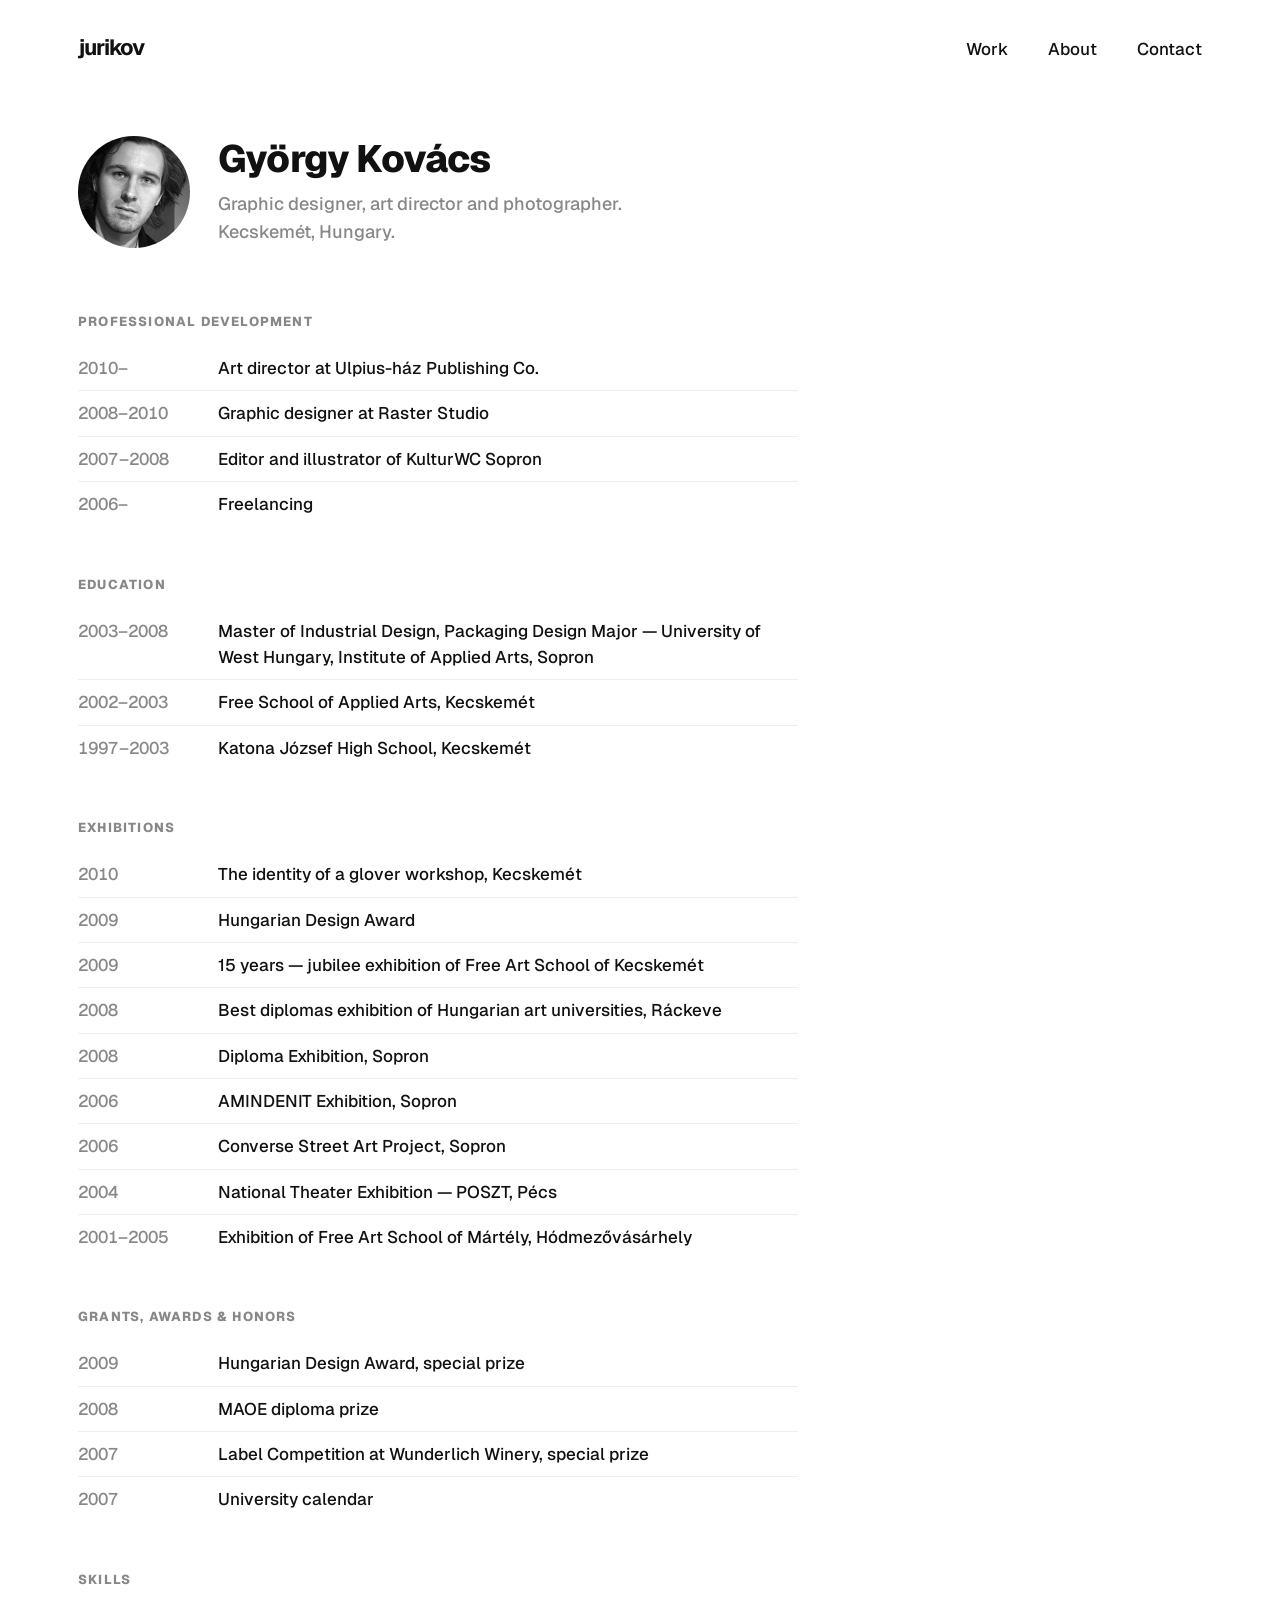
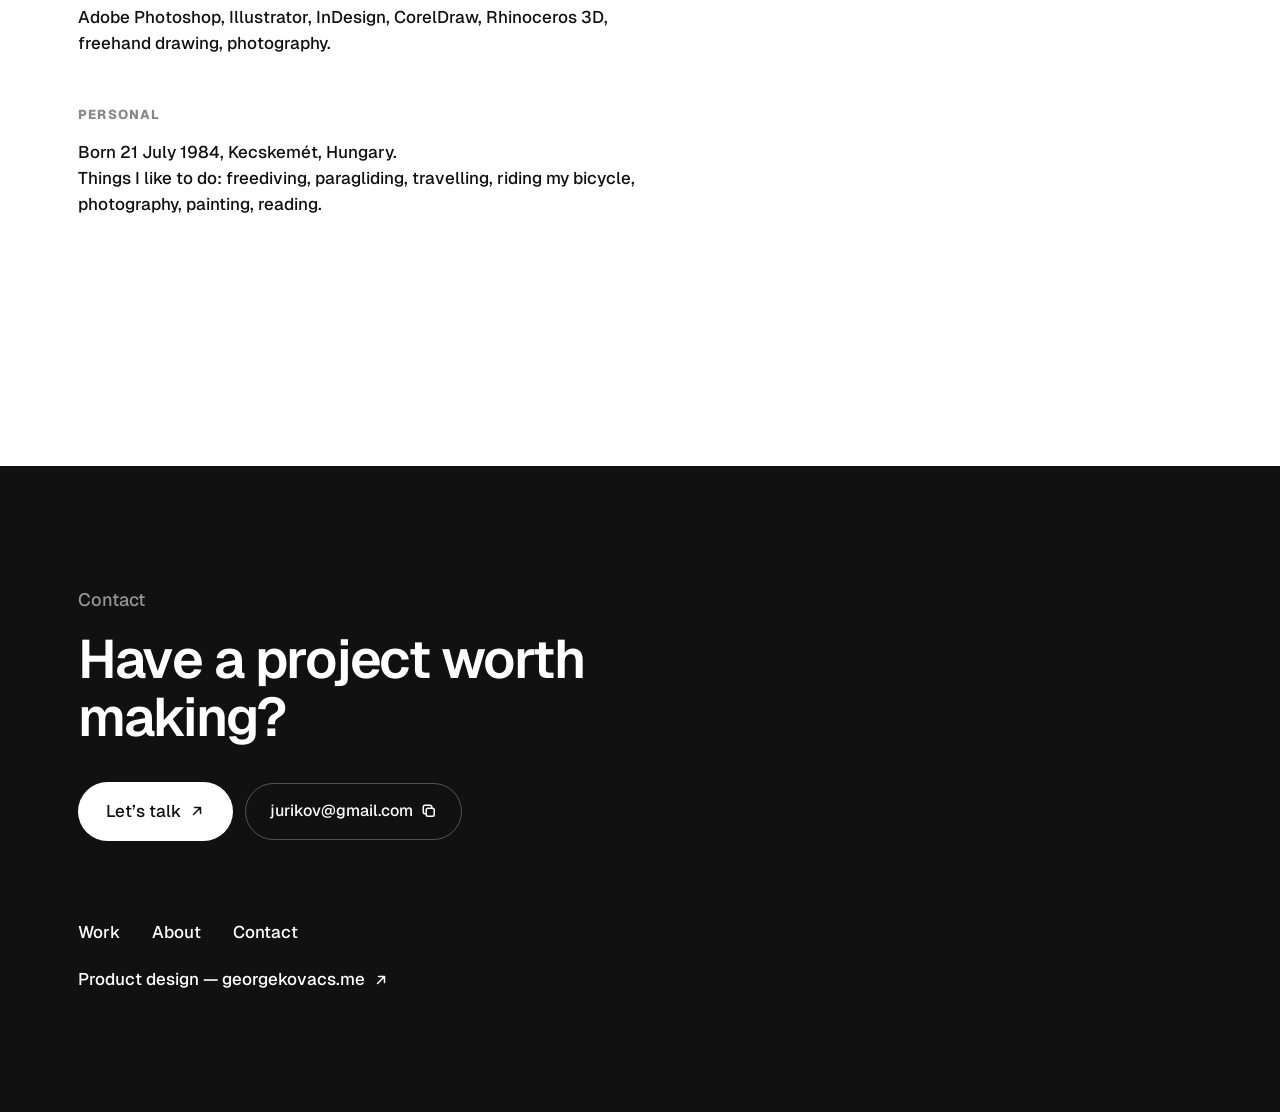
==== commit 6f060534: "Homepage: massive type index with artwork-colour gradients; header hides on scroll - Replace the ima" ====
--- a/about.html
+++ b/about.html
@@ -8,7 +8,7 @@
 <link rel="preconnect" href="https://fonts.googleapis.com">
 <link rel="preconnect" href="https://fonts.gstatic.com" crossorigin>
 <link href="https://fonts.googleapis.com/css2?family=Geist:wght@400;500;600;700;800&display=swap" rel="stylesheet">
-<link rel="stylesheet" href="css/style.css">
+<link rel="stylesheet" href="css/style.css?v=20261019c">
 <link rel="icon" type="image/png" sizes="32x32" href="favicon-32.png">
 <link rel="apple-touch-icon" href="apple-touch-icon.png">
 <meta property="og:type" content="website">
@@ -106,6 +106,6 @@
     </div>
   </div>
 </footer>
-<script src="js/fade.js"></script>
+<script src="js/fade.js?v=20261019c"></script>
 </body>
 </html>
--- a/css/style.css
+++ b/css/style.css
@@ -63,18 +63,29 @@
 }
 
 /* header */
+/* fixed header: frosted once scrolled, hides on scroll down, returns on scroll up (js) */
+body { padding-top: var(--header-h, 95px); }
 .top {
-  max-width: var(--max);
-  margin: 0 auto;
-  padding: 34px 28px;
+  position: fixed;
+  inset: 0 0 auto;
+  z-index: 40;
+  padding: 34px max(28px, calc((100% - var(--max)) / 2 + 28px));
   display: flex;
   align-items: baseline;
   justify-content: space-between;
-}
+  transition: transform 0.5s var(--ease-spring), background-color 0.3s ease;
+}
+.top.is-scrolled {
+  background: rgba(255, 255, 255, 0.86);
+  -webkit-backdrop-filter: saturate(180%) blur(14px);
+  backdrop-filter: saturate(180%) blur(14px);
+}
+.top.is-hidden { transform: translateY(-100%); }
 .wordmark {
-  font-weight: 800;
-  font-size: 24px;
-  letter-spacing: -0.5px;
+  font-weight: 700;
+  font-size: 22px;
+  line-height: 1.2;
+  letter-spacing: -0.035em;
 }
 .top nav { display: flex; gap: 40px; }
 .top nav a { font-size: 17px; font-weight: 500; }
@@ -123,53 +134,45 @@
 .signature img { display: block; width: 100%; height: auto; }
 .signature figcaption { color: var(--dim); font-size: 14px; margin-top: 10px; }
 
-/* home work tiles (georgekovacs.me style: image zoom + rotating arrow badge) */
-.work-grid {
-  display: grid;
-  grid-template-columns: repeat(2, 1fr);
-  gap: 40px;
-  margin-top: 96px;
-}
-.tile { display: flex; flex-direction: column; gap: 18px; height: 460px; }
-.tile__media {
-  position: relative; flex: 1; min-height: 0;
-  border-radius: 20px; overflow: hidden; isolation: isolate;
-  background: var(--surface);
-}
-.tile__media img {
-  width: 100%; height: 100%; object-fit: cover;
-  transition: transform 0.7s var(--ease-spring);
-}
-.tile:hover .tile__media img,
-.tile:focus-visible .tile__media img { transform: scale(1.06); }
-/* logos are marks on white: show on a white card (faint edge) rather than crop */
-.tile__media.contain { background: #fff; box-shadow: inset 0 0 0 1px rgba(0, 0, 0, 0.07); }
-.tile__media.contain img { object-fit: contain; padding: 15%; }
-.tile:hover .tile__media.contain img { transform: scale(1.03); }
-.tile__badge { position: absolute; left: 20px; bottom: 20px; width: 56px; height: 56px; }
-.tile__circle {
-  position: absolute; left: 0; top: 50%;
-  display: grid; place-items: center;
-  width: 40px; height: 40px; border-radius: 200px;
-  background: rgba(255, 255, 255, 0.22);
-  -webkit-backdrop-filter: blur(6px); backdrop-filter: blur(6px);
-  color: #fff; transform: translateY(-50%);
-  transition: width 0.45s var(--ease-spring), height 0.45s var(--ease-spring),
-              background-color 0.3s ease, color 0.3s ease;
-}
-.tile:hover .tile__circle,
-.tile:focus-visible .tile__circle { width: 56px; height: 56px; background: #fff; color: var(--ink); }
-.tile:hover .arrow,
-.tile:focus-visible .arrow { transform: rotate(45deg); }
-/* on light (contain) tiles the translucent-white badge is invisible — use ink */
-.tile__media.contain .tile__circle { background: rgba(0, 0, 0, 0.06); color: var(--ink); }
-.tile:hover .tile__media.contain .tile__circle,
-.tile:focus-visible .tile__media.contain .tile__circle { background: var(--ink); color: #fff; }
-.tile__text { display: flex; flex-direction: column; gap: 3px; }
-.tile__title { font-size: 22px; font-weight: 700; letter-spacing: -0.4px; }
-.tile:hover .tile__title { opacity: 0.6; }
-.tile__title, .tile__label { transition: opacity 0.25s ease; }
-.tile__label { color: var(--dim); font-size: 15px; }
+/* home index: massive titles; on hover a mesh gradient of the section's artwork colours wipes into the letters */
+.index { list-style: none; margin-top: 96px; border-top: 1px solid var(--line); }
+.index li { border-bottom: 1px solid var(--line); }
+.index a {
+  display: flex; align-items: center; justify-content: space-between; gap: 24px;
+  padding: 18px 0 20px;
+  transition: opacity 0.35s ease;
+}
+.index__row {
+  position: relative; display: inline-block; white-space: nowrap;
+  font-size: clamp(40px, 8.4vw, 112px); font-weight: 600;
+  letter-spacing: -0.045em; line-height: 0.98;
+  transition: transform 0.6s var(--ease-spring);
+}
+.index__fill {
+  /* extend the paint area past the tight line box so descenders (g, p, y) get the gradient too */
+  position: absolute; inset: -0.15em 0 -0.3em; padding: 0.15em 0 0.3em;
+  color: transparent;
+  background-size: 100% 100%; background-repeat: no-repeat;
+  -webkit-background-clip: text; background-clip: text;
+  clip-path: inset(0 100% 0 0);
+  transition: clip-path 0.9s var(--ease-spring);
+}
+.index__go {
+  width: clamp(28px, 4vw, 52px); height: clamp(28px, 4vw, 52px);
+  stroke-width: 1.2; opacity: 0; transform: translateX(-16px);
+  transition: opacity 0.3s ease, transform 0.6s var(--ease-spring);
+}
+.index:hover a { opacity: 0.18; }
+.index a:hover, .index a:focus-visible { opacity: 1; }
+.index a:hover .index__row, .index a:focus-visible .index__row { transform: translateX(14px); }
+.index a:hover .index__fill, .index a:focus-visible .index__fill { clip-path: inset(0 0 0 0); }
+.index a:hover .index__go, .index a:focus-visible .index__go { opacity: 1; transform: translateX(0) rotate(45deg); }
+@media (hover: none) {
+  .index:hover a { opacity: 1; }
+}
+@media (prefers-reduced-motion: reduce) {
+  .index a, .index__row, .index__fill, .index__go { transition: none; }
+}
 
 /* gallery */
 .gallery-head { margin: 30px 0 104px; }
@@ -338,11 +341,10 @@
   .worklink::after { display: none; }
   .worklink:hover .workname { transform: none; }
   .workcount { display: none; }
-  .work-grid { gap: 28px; margin-top: 64px; }
+  .index { margin-top: 64px; }
 }
 @media (max-width: 640px) {
-  .work-grid { grid-template-columns: 1fr; gap: 32px; }
-  .tile { height: 400px; }
+  .index__row { white-space: normal; }
 }
 @media (max-width: 560px) {
   .top { padding: 24px 20px; }
